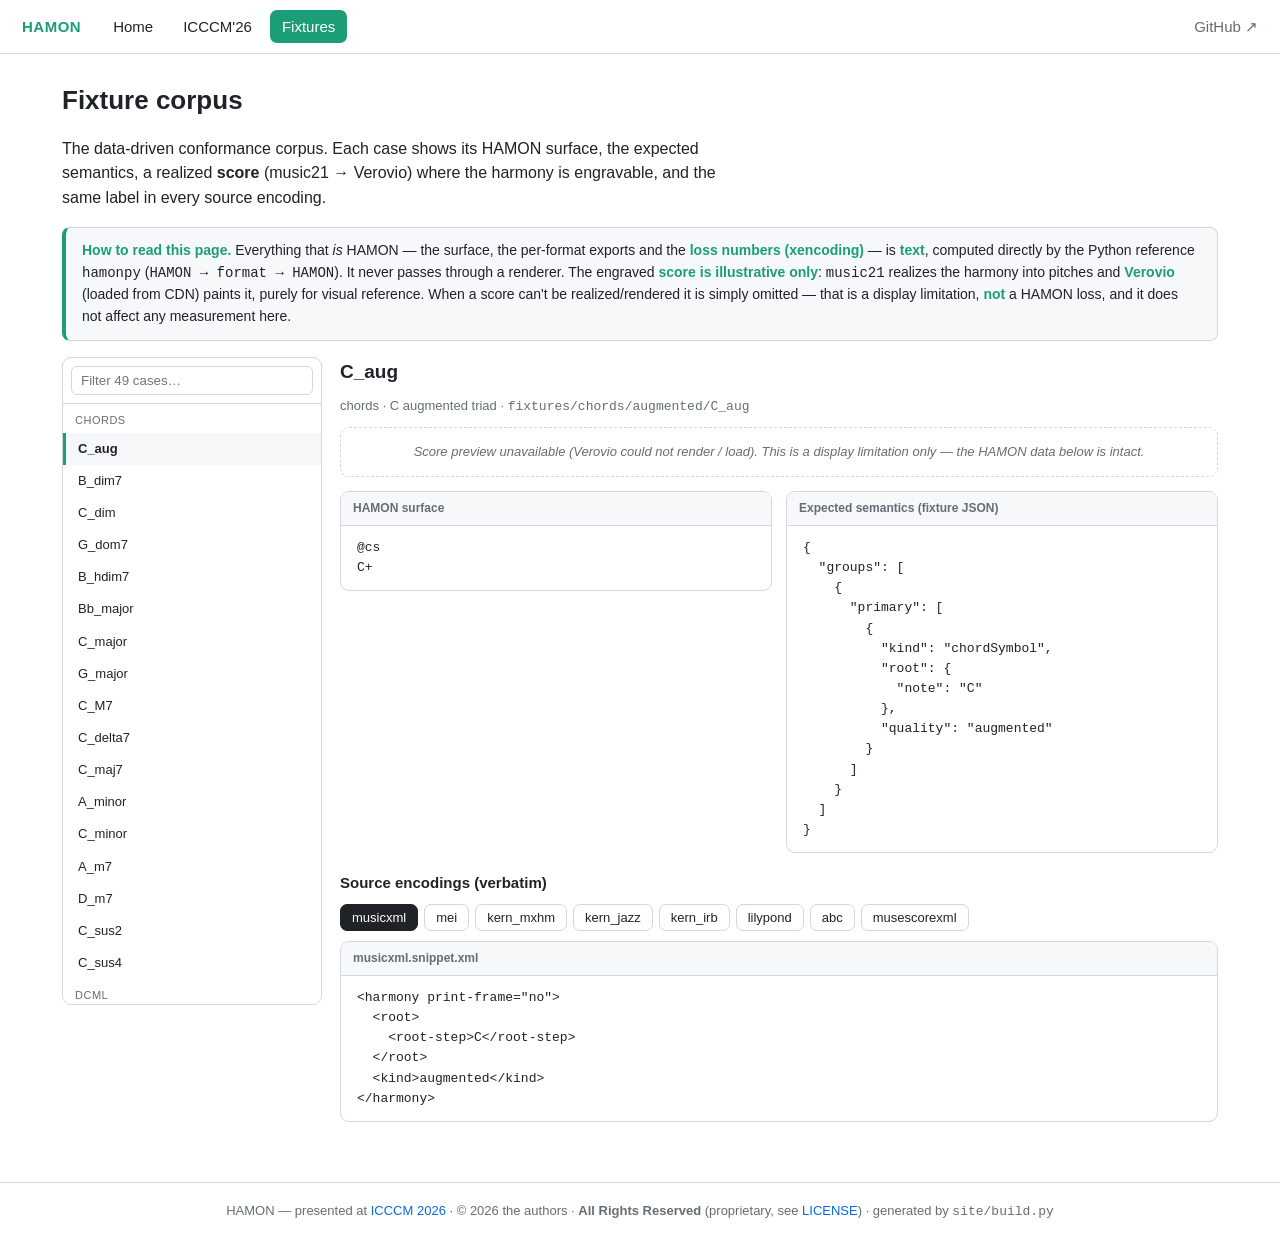
==== docs/fixtures.html @ 466c7bcf "Publish HAMON site (ICCCM 2026) Browsable site only (docs/): examples in every encoding, interactive" ====
<!doctype html>
<html lang="en">
<head>
<meta charset="utf-8">
<meta name="viewport" content="width=device-width, initial-scale=1">
<title>Fixtures — HAMON</title>
<link rel="stylesheet" href="assets/style.css">
</head>
<body>
<header class="topbar">
  <span class="brand">HAMON</span>
  <nav><a href="index.html" class="">Home</a><a href="icccm26.html" class="">ICCCM&#x27;26</a><a href="fixtures.html" class="active">Fixtures</a></nav>
  <a class="repo" href="https://github.com/OMR-PRAIG-UA-ES/hamon" target="_blank" rel="noopener">GitHub ↗</a>
</header>
<main>

<section>
  <h1>Fixture corpus</h1>
  <p class="lead">The data-driven conformance corpus. Each case shows its HAMON surface, the
  expected semantics, a realized <strong>score</strong> (music21 → Verovio) where the harmony is
  engravable, and the same label in every source encoding.</p>

<div class="method">
  <b>How to read this page.</b> Everything that <em>is</em> HAMON — the surface, the per-format
  exports and the <b>loss numbers (xencoding)</b> — is <b>text</b>, computed directly by the Python
  reference <code>hamonpy</code> (<code>HAMON → format → HAMON</code>). It never passes through a
  renderer. The engraved <b>score is illustrative only</b>: <code>music21</code> realizes the harmony
  into pitches and <b>Verovio</b> (loaded from CDN) paints it, purely for visual reference. When a
  score can't be realized/rendered it is simply omitted — that is a display limitation, <b>not</b> a
  HAMON loss, and it does not affect any measurement here.
</div>

  <div class="fixtures-layout">
    <aside id="fx-list" class="fx-list"></aside>
    <div id="fx-detail" class="fx-detail"></div>
  </div>
</section>

</main>
<footer>HAMON — presented at <a href="https://digital.musicology.org/icccm-2026/" target="_blank" rel="noopener">ICCCM 2026</a>
 · © 2026 the authors · <strong>All Rights Reserved</strong> (proprietary, see <a href="https://github.com/OMR-PRAIG-UA-ES/hamon/blob/main/LICENSE" target="_blank" rel="noopener">LICENSE</a>)
 · generated by <code>site/build.py</code></footer>
<script>window.__PAGE__="fixtures";</script><script src="assets/verovio-loader.js"></script><script src="assets/app.js"></script>
</body>
</html>
---- docs/assets/style.css ----
:root {
  --ink: #1f2328; --muted: #656d76; --line: #d0d7de; --bg: #ffffff; --soft: #f6f8fa;
  --green: #1b9e77; --sem: #d1242f; --not: #9a6700; --accent: #0969da;
  --mono: ui-monospace, SFMono-Regular, "SF Mono", Menlo, Consolas, monospace;
}
* { box-sizing: border-box; }
body { margin: 0; font: 15px/1.55 -apple-system, BlinkMacSystemFont, "Segoe UI", Roboto, sans-serif;
  color: var(--ink); background: var(--bg); }
a { color: var(--accent); text-decoration: none; } a:hover { text-decoration: underline; }
code, pre { font-family: var(--mono); }

.topbar { display: flex; align-items: center; gap: 20px; padding: 10px 22px;
  border-bottom: 1px solid var(--line); position: sticky; top: 0; background: var(--bg); z-index: 20; }
.topbar .brand { font-weight: 800; letter-spacing: .5px; color: var(--green); }
.topbar nav { display: flex; gap: 6px; }
.topbar nav a { padding: 5px 12px; border-radius: 7px; color: var(--ink); }
.topbar nav a.active { background: var(--green); color: #fff; }
.topbar nav a:hover:not(.active) { background: var(--soft); text-decoration: none; }
.topbar .repo { margin-left: auto; color: var(--muted); }

main { max-width: 1200px; margin: 0 auto; padding: 26px 22px 60px; }
h1 { font-size: 26px; margin: 0 0 8px; } h2 { font-size: 19px; margin: 30px 0 10px; }
.lead { color: var(--ink); font-size: 16px; max-width: 78ch; }
.hint { color: var(--muted); max-width: 82ch; }
footer { border-top: 1px solid var(--line); color: var(--muted); font-size: 13px;
  padding: 18px 22px; text-align: center; }

/* methodology callout — the text/score integrity note */
.method { border: 1px solid var(--line); border-left: 4px solid var(--green); background: var(--soft);
  border-radius: 8px; padding: 12px 16px; margin: 16px 0; font-size: 14px; color: var(--ink); }
.method b { color: var(--green); }

/* paper credit block */
.paper { border: 1px solid var(--line); border-radius: 10px; padding: 12px 16px; margin: 8px 0 14px;
  background: var(--soft); }
.paper .venue { font-size: 13px; color: var(--muted); margin-bottom: 6px; }
.paper .authors { list-style: none; margin: 0; padding: 0; font-size: 13.5px; }
.paper .authors li { padding: 1px 0; }

/* landing */
.hero h1 { font-size: 40px; color: var(--green); }
.cards { display: grid; grid-template-columns: 1fr 1fr; gap: 16px; margin-top: 26px; }
.card { border: 1px solid var(--line); border-radius: 12px; padding: 20px; color: var(--ink);
  transition: box-shadow .15s, transform .15s; display: block; }
.card:hover { box-shadow: 0 6px 20px rgba(0,0,0,.08); transform: translateY(-2px); text-decoration: none; }
.card h2 { margin: 0 0 6px; color: var(--green); }
@media (max-width: 760px) { .cards { grid-template-columns: 1fr; } }

/* figures */
.figures { display: grid; grid-template-columns: 1fr; gap: 18px; margin: 14px 0; }
.figures figure { margin: 0; border: 1px solid var(--line); border-radius: 10px; padding: 10px;
  overflow-x: auto; background: #fff; }
.figures img { width: 100%; height: auto; }

/* chips */
.chip { display: inline-block; padding: 1px 8px; border-radius: 20px; font-size: 12px; font-weight: 600; }
.chip.sem { background: #ffebe9; color: var(--sem); } .chip.not { background: #fff8c5; color: var(--not); }
.chip.ok { background: #dafbe1; color: var(--green); }

/* generic tabs / buttons */
.tabs { display: flex; flex-wrap: wrap; gap: 6px; margin: 10px 0; }
.tabs button { border: 1px solid var(--line); background: #fff; color: var(--ink); border-radius: 7px;
  padding: 5px 11px; cursor: pointer; font-size: 13px; }
.tabs button.active { background: var(--ink); color: #fff; border-color: var(--ink); }
.tabs button:hover:not(.active) { background: var(--soft); }

/* code panels */
.panel { border: 1px solid var(--line); border-radius: 9px; overflow: hidden; background: #fff; }
.panel > .phead { background: var(--soft); border-bottom: 1px solid var(--line); padding: 7px 12px;
  font-size: 12px; font-weight: 600; color: var(--muted); display: flex; justify-content: space-between; align-items: center; }
.panel pre { margin: 0; padding: 12px; overflow-x: auto; font-size: 13px; max-height: 340px; }
.panel pre .ln { display: block; padding: 0 4px; border-radius: 3px; }
.panel pre .ln.hl { background: #fff3cd; }

/* ICCCM26 viewer */
.viewer .ex-tabs button { font-size: 13px; }
.viewer .grid { display: grid; grid-template-columns: 1fr 1fr 1.1fr; gap: 14px; margin-top: 12px; }
@media (max-width: 980px) { .viewer .grid { grid-template-columns: 1fr; } }
.loss-summary { display: flex; gap: 8px; margin: 8px 0; flex-wrap: wrap; }
.loss-list { list-style: none; margin: 0; padding: 0; }
.loss-list li { border: 1px solid var(--line); border-radius: 7px; padding: 7px 10px; margin-bottom: 6px;
  font-size: 13px; cursor: default; }
.loss-list li.sem { border-left: 3px solid var(--sem); }
.loss-list li.not { border-left: 3px solid var(--not); }
.loss-list li .lp { font-family: var(--mono); font-size: 11px; color: var(--muted); }
.loss-list li b { font-family: var(--mono); }
.dl { font-size: 12px; }

/* illustrative score */
.score { border: 1px dashed var(--line); border-radius: 9px; padding: 8px; background: #fff; }
.score .slabel { font-size: 11px; color: var(--muted); margin-bottom: 4px; }
.score svg { max-width: 100%; height: auto; }
.score.empty { color: var(--muted); font-size: 13px; font-style: italic; padding: 14px; text-align: center; }

/* fixtures */
.fixtures-layout { display: grid; grid-template-columns: 260px 1fr; gap: 18px; margin-top: 14px; }
@media (max-width: 860px) { .fixtures-layout { grid-template-columns: 1fr; } }
.fx-list { border: 1px solid var(--line); border-radius: 9px; max-height: 72vh; overflow-y: auto; }
.fx-list .cat { font-size: 11px; text-transform: uppercase; letter-spacing: .5px; color: var(--muted);
  padding: 8px 12px 4px; position: sticky; top: 0; background: #fff; }
.fx-list .item { padding: 6px 12px; cursor: pointer; font-size: 13px; border-left: 3px solid transparent; }
.fx-list .item:hover { background: var(--soft); }
.fx-list .item.active { background: var(--soft); border-left-color: var(--green); font-weight: 600; }
.fx-filter { padding: 8px; border-bottom: 1px solid var(--line); }
.fx-filter input { width: 100%; padding: 6px 9px; border: 1px solid var(--line); border-radius: 6px; }
.fx-detail h2 { margin-top: 0; }
.meta-row { color: var(--muted); font-size: 13px; margin-bottom: 10px; }
.grid-2 { display: grid; grid-template-columns: 1fr 1fr; gap: 14px; }
@media (max-width: 720px) { .grid-2 { grid-template-columns: 1fr; } }
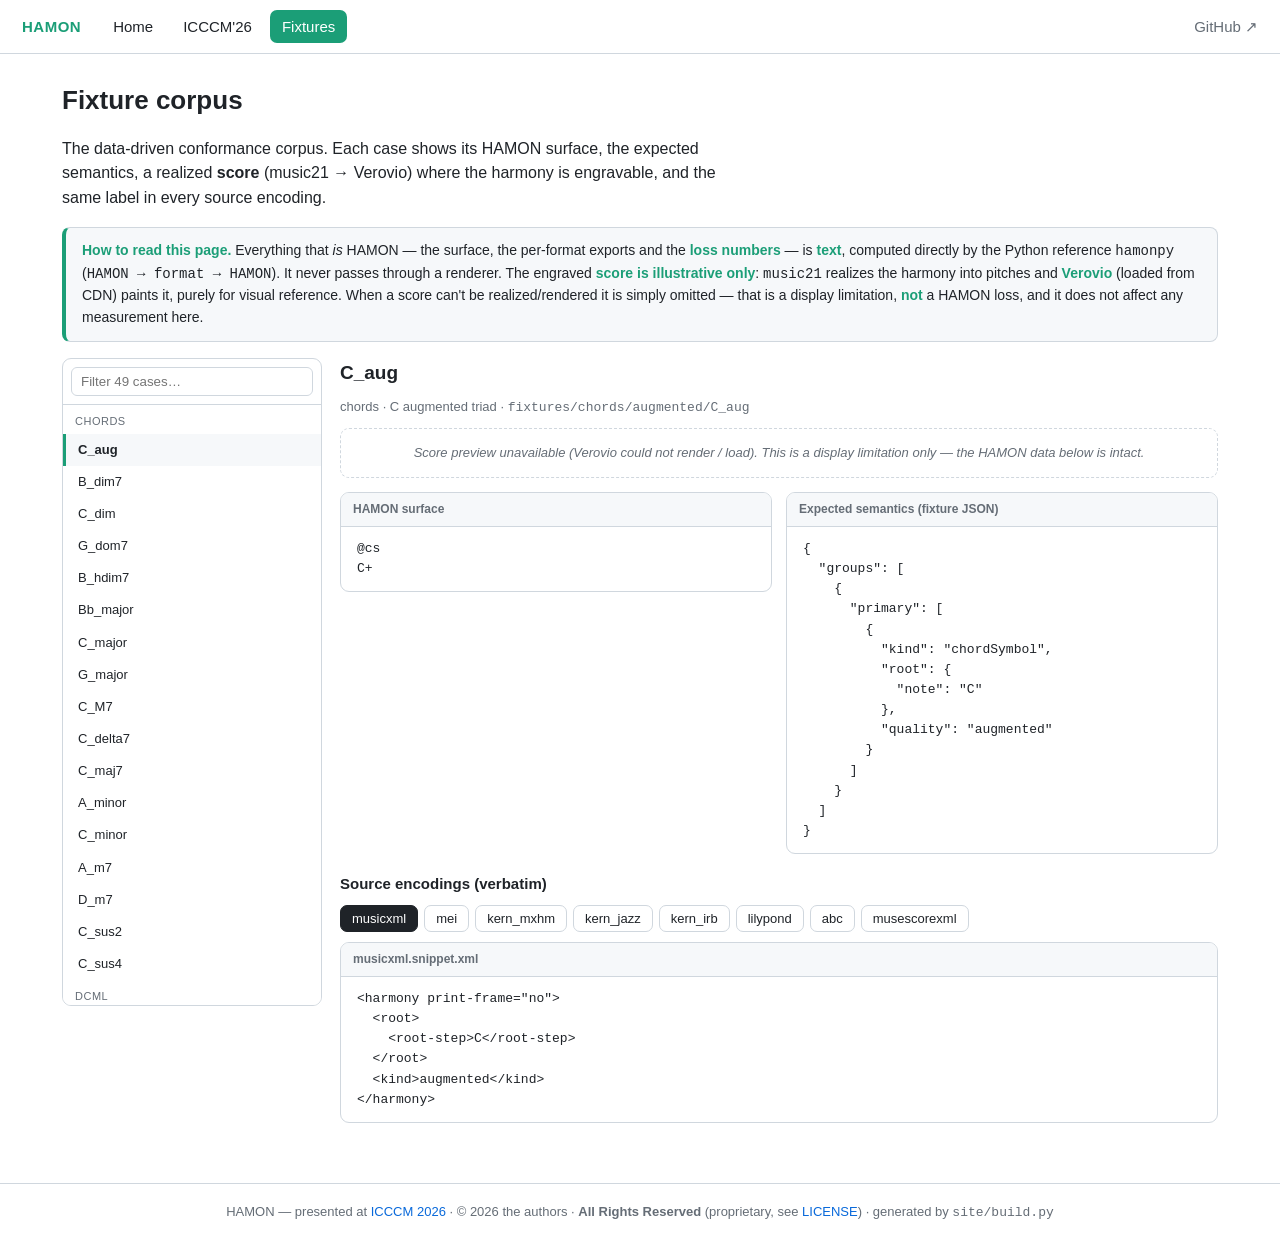
==== commit ddd5db78: "Drop the term 'xencoding' from the public site" ====
--- a/docs/fixtures.html
+++ b/docs/fixtures.html
@@ -10,7 +10,7 @@
 <header class="topbar">
   <span class="brand">HAMON</span>
   <nav><a href="index.html" class="">Home</a><a href="icccm26.html" class="">ICCCM&#x27;26</a><a href="fixtures.html" class="active">Fixtures</a></nav>
-  <a class="repo" href="https://github.com/OMR-PRAIG-UA-ES/hamon" target="_blank" rel="noopener">GitHub ↗</a>
+  <a class="repo" href="https://github.com/OMR-PRAIG-UA-ES/hamon-site" target="_blank" rel="noopener">GitHub ↗</a>
 </header>
 <main>
 
@@ -22,7 +22,7 @@
 
 <div class="method">
   <b>How to read this page.</b> Everything that <em>is</em> HAMON — the surface, the per-format
-  exports and the <b>loss numbers (xencoding)</b> — is <b>text</b>, computed directly by the Python
+  exports and the <b>loss numbers</b> — is <b>text</b>, computed directly by the Python
   reference <code>hamonpy</code> (<code>HAMON → format → HAMON</code>). It never passes through a
   renderer. The engraved <b>score is illustrative only</b>: <code>music21</code> realizes the harmony
   into pitches and <b>Verovio</b> (loaded from CDN) paints it, purely for visual reference. When a
@@ -38,7 +38,7 @@
 
 </main>
 <footer>HAMON — presented at <a href="https://digital.musicology.org/icccm-2026/" target="_blank" rel="noopener">ICCCM 2026</a>
- · © 2026 the authors · <strong>All Rights Reserved</strong> (proprietary, see <a href="https://github.com/OMR-PRAIG-UA-ES/hamon/blob/main/LICENSE" target="_blank" rel="noopener">LICENSE</a>)
+ · © 2026 the authors · <strong>All Rights Reserved</strong> (proprietary, see <a href="LICENSE" target="_blank" rel="noopener">LICENSE</a>)
  · generated by <code>site/build.py</code></footer>
 <script>window.__PAGE__="fixtures";</script><script src="assets/verovio-loader.js"></script><script src="assets/app.js"></script>
 </body>
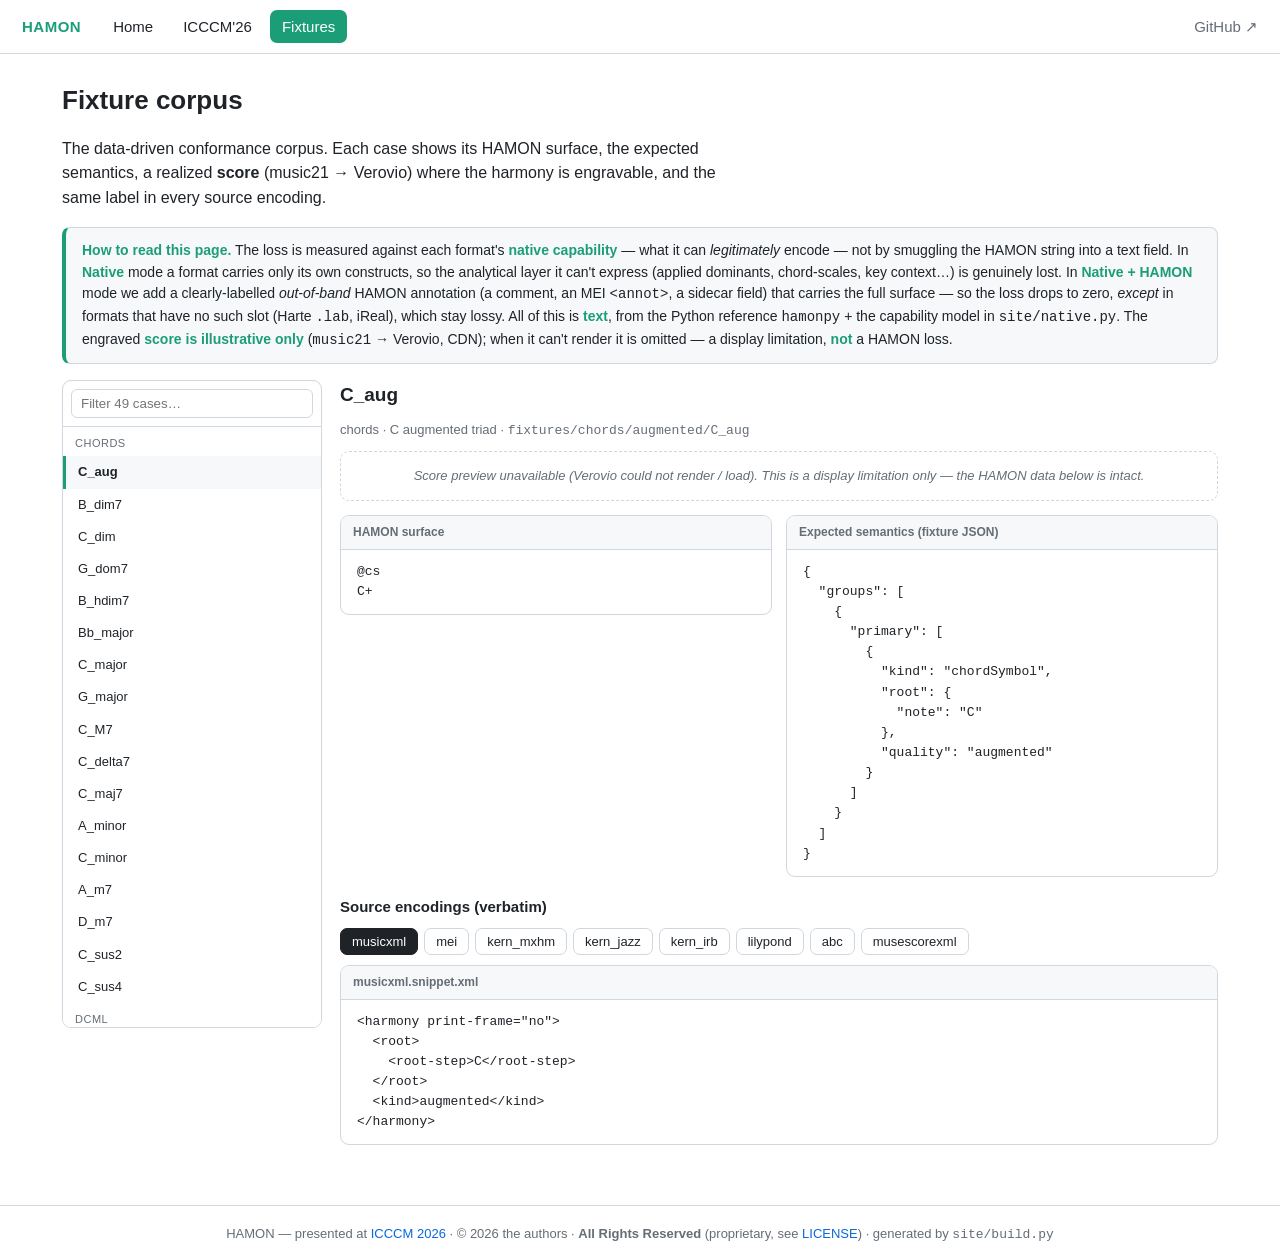
==== commit 6308d2de: "Honest native-capability model + Native/Native+HAMON toggle" ====
--- a/docs/fixtures.html
+++ b/docs/fixtures.html
@@ -21,13 +21,17 @@
   engravable, and the same label in every source encoding.</p>
 
 <div class="method">
-  <b>How to read this page.</b> Everything that <em>is</em> HAMON — the surface, the per-format
-  exports and the <b>loss numbers</b> — is <b>text</b>, computed directly by the Python
-  reference <code>hamonpy</code> (<code>HAMON → format → HAMON</code>). It never passes through a
-  renderer. The engraved <b>score is illustrative only</b>: <code>music21</code> realizes the harmony
-  into pitches and <b>Verovio</b> (loaded from CDN) paints it, purely for visual reference. When a
-  score can't be realized/rendered it is simply omitted — that is a display limitation, <b>not</b> a
-  HAMON loss, and it does not affect any measurement here.
+  <b>How to read this page.</b> The loss is measured against each format's <b>native capability</b> —
+  what it can <em>legitimately</em> encode — not by smuggling the HAMON string into a text field.
+  In <b>Native</b> mode a format carries only its own constructs, so the analytical layer it can't
+  express (applied dominants, chord-scales, key context…) is genuinely lost. In <b>Native + HAMON</b>
+  mode we add a clearly-labelled <em>out-of-band</em> HAMON annotation (a comment, an MEI
+  <code>&lt;annot&gt;</code>, a sidecar field) that carries the full surface — so the loss drops to
+  zero, <em>except</em> in formats that have no such slot (Harte <code>.lab</code>, iReal), which
+  stay lossy. All of this is <b>text</b>, from the Python reference <code>hamonpy</code> + the
+  capability model in <code>site/native.py</code>. The engraved <b>score is illustrative only</b>
+  (<code>music21</code> → Verovio, CDN); when it can't render it is omitted — a display limitation,
+  <b>not</b> a HAMON loss.
 </div>
 
   <div class="fixtures-layout">
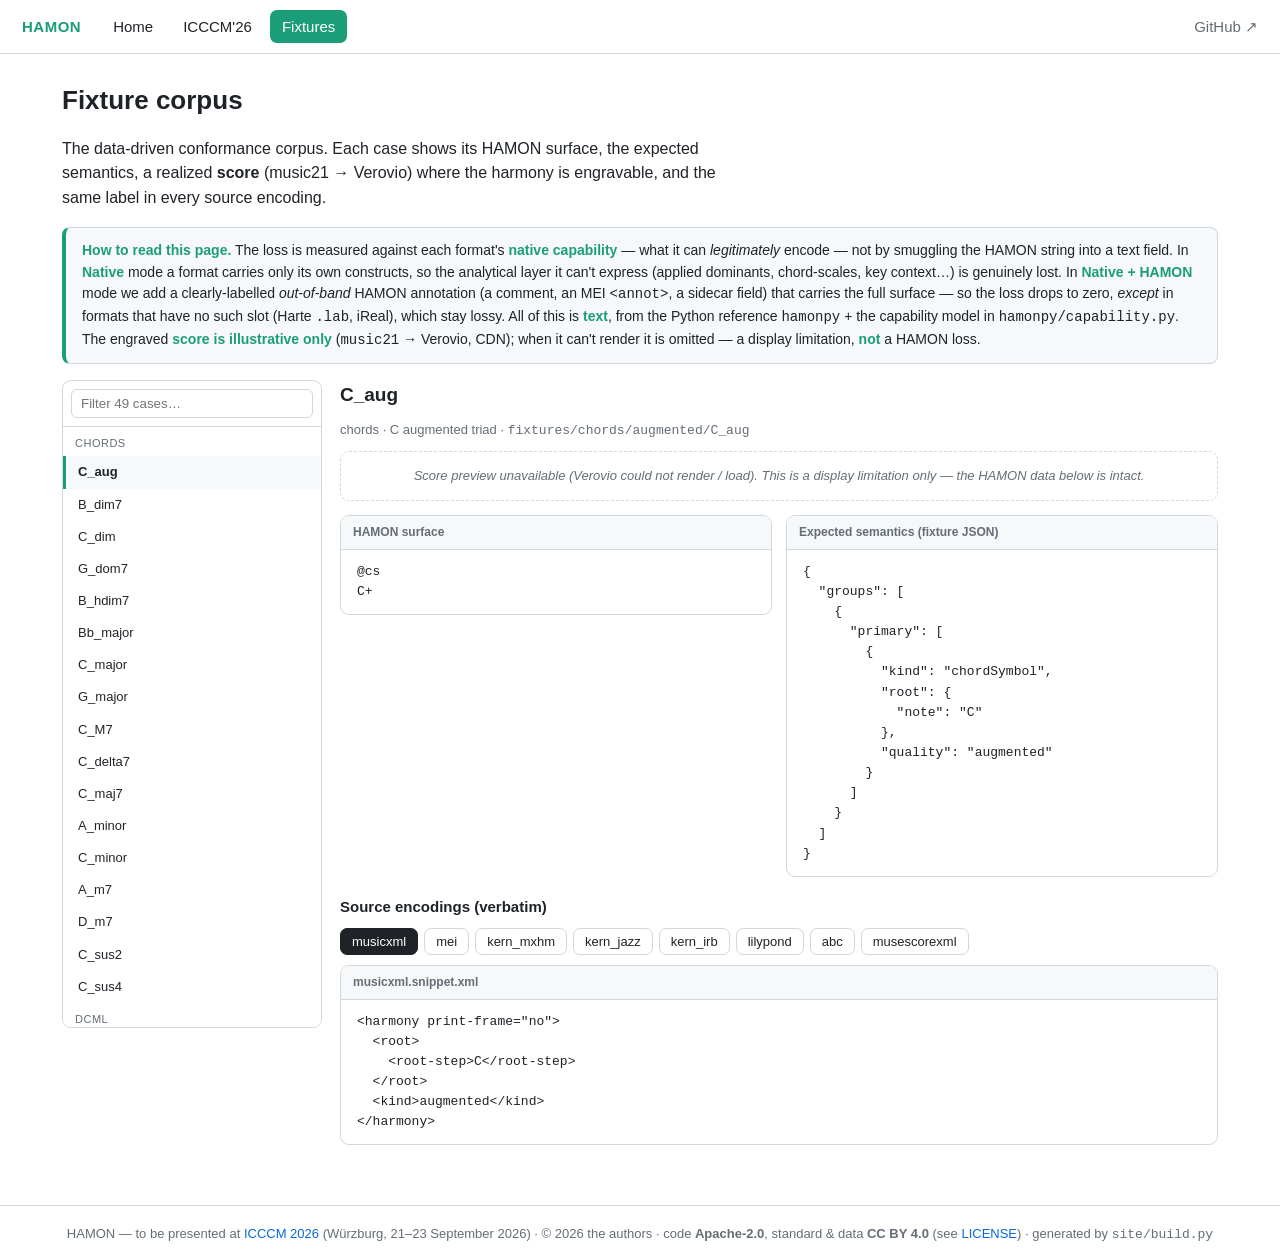
==== commit 615e9930: "Rebuild the site from hamon 2026-09-05: honest matrix, corrected flagship, current licence The loss " ====
--- a/docs/fixtures.html
+++ b/docs/fixtures.html
@@ -29,7 +29,7 @@
   <code>&lt;annot&gt;</code>, a sidecar field) that carries the full surface — so the loss drops to
   zero, <em>except</em> in formats that have no such slot (Harte <code>.lab</code>, iReal), which
   stay lossy. All of this is <b>text</b>, from the Python reference <code>hamonpy</code> + the
-  capability model in <code>site/native.py</code>. The engraved <b>score is illustrative only</b>
+  capability model in <code>hamonpy/capability.py</code>. The engraved <b>score is illustrative only</b>
   (<code>music21</code> → Verovio, CDN); when it can't render it is omitted — a display limitation,
   <b>not</b> a HAMON loss.
 </div>
@@ -41,8 +41,8 @@
 </section>
 
 </main>
-<footer>HAMON — presented at <a href="https://digital.musicology.org/icccm-2026/" target="_blank" rel="noopener">ICCCM 2026</a>
- · © 2026 the authors · <strong>All Rights Reserved</strong> (proprietary, see <a href="LICENSE" target="_blank" rel="noopener">LICENSE</a>)
+<footer>HAMON — to be presented at <a href="https://digital.musicology.org/icccm-2026/" target="_blank" rel="noopener">ICCCM 2026</a> (Würzburg, 21–23 September 2026)
+ · © 2026 the authors · code <strong>Apache-2.0</strong>, standard &amp; data <strong>CC BY 4.0</strong> (see <a href="LICENSE" target="_blank" rel="noopener">LICENSE</a>)
  · generated by <code>site/build.py</code></footer>
 <script>window.__PAGE__="fixtures";</script><script src="assets/verovio-loader.js"></script><script src="assets/app.js"></script>
 </body>
--- a/docs/assets/style.css
+++ b/docs/assets/style.css
@@ -72,10 +72,51 @@
 .panel pre .ln { display: block; padding: 0 4px; border-radius: 3px; }
 .panel pre .ln.hl { background: #fff3cd; }
 
+/* collapsible HAMON canonical JSON */
+.jsonwrap > summary { cursor: pointer; font-size: 12px; font-weight: 600; color: var(--muted);
+  padding: 7px 12px; border: 1px solid var(--line); border-radius: 9px; background: var(--soft);
+  user-select: none; list-style-position: inside; }
+.jsonwrap[open] > summary { border-radius: 9px 9px 0 0; border-bottom: none; }
+.jsonwrap > summary .hint { font-weight: 400; }
+.jsonwrap[open] > summary + .panel { border-radius: 0 0 9px 9px; border-top: none; }
+
 /* ICCCM26 viewer */
 .viewer .ex-tabs button { font-size: 13px; }
 .viewer .grid { display: grid; grid-template-columns: 1fr 1fr 1.1fr; gap: 14px; margin-top: 12px; }
 @media (max-width: 980px) { .viewer .grid { grid-template-columns: 1fr; } }
+
+/* per-example header */
+.ex-header { margin: 14px 0 4px; }
+.ex-header h2 { display: inline; font-size: 20px; margin: 0; }
+.ex-header .excerpt { font-size: 13px; color: var(--muted); font-weight: 600; margin-left: 8px;
+  white-space: nowrap; }
+.ex-header .blurb { margin: 6px 0 0; font-size: 14px; color: var(--ink); max-width: 80ch; }
+
+/* two-column layout: score+source on the left, the format explorer on the right */
+/* the engraved score gets its own full-width row so wide overlays aren't cramped */
+.score-row { margin: 4px 0 14px; }
+.score-row .score { text-align: center; }
+.score-row .score svg { max-width: 100%; height: auto; }
+
+.ic-grid { display: grid; grid-template-columns: 1fr 1.05fr; gap: 16px; margin-top: 10px;
+  align-items: start; }
+@media (max-width: 900px) { .ic-grid { grid-template-columns: 1fr; } }
+
+/* format chooser: fits (dark tabs) vs can't-express (muted outline chips) */
+.fmt-group { margin-bottom: 8px; }
+.fmt-lead { font-size: 11px; font-weight: 700; text-transform: uppercase; letter-spacing: .04em;
+  color: var(--ink); }
+.fmt-lead.muted { color: var(--muted); }
+.fmt-tabs { margin: 5px 0 4px; }
+.fmt-tabs button small { margin-left: 5px; font-weight: 400; opacity: .8; }
+.fmt-tabs.nofit button { border-style: dashed; color: var(--muted); background: #fff; }
+.fmt-tabs.nofit button.active { background: var(--muted); color: #fff; border-style: solid; }
+.chip-nofit { font-size: 12px; }
+
+/* explanation shown when a can't-express format is selected */
+.nofit-explain { border-left: 3px solid var(--not); background: #fffdf5; border-radius: 0 7px 7px 0;
+  padding: 10px 12px; margin: 6px 0 10px; }
+.nofit-explain .why { margin: 0; font-size: 14px; }
 .loss-summary { display: flex; gap: 8px; margin: 8px 0; flex-wrap: wrap; }
 .loss-list { list-style: none; margin: 0; padding: 0; }
 .loss-list li { border: 1px solid var(--line); border-radius: 7px; padding: 7px 10px; margin-bottom: 6px;
